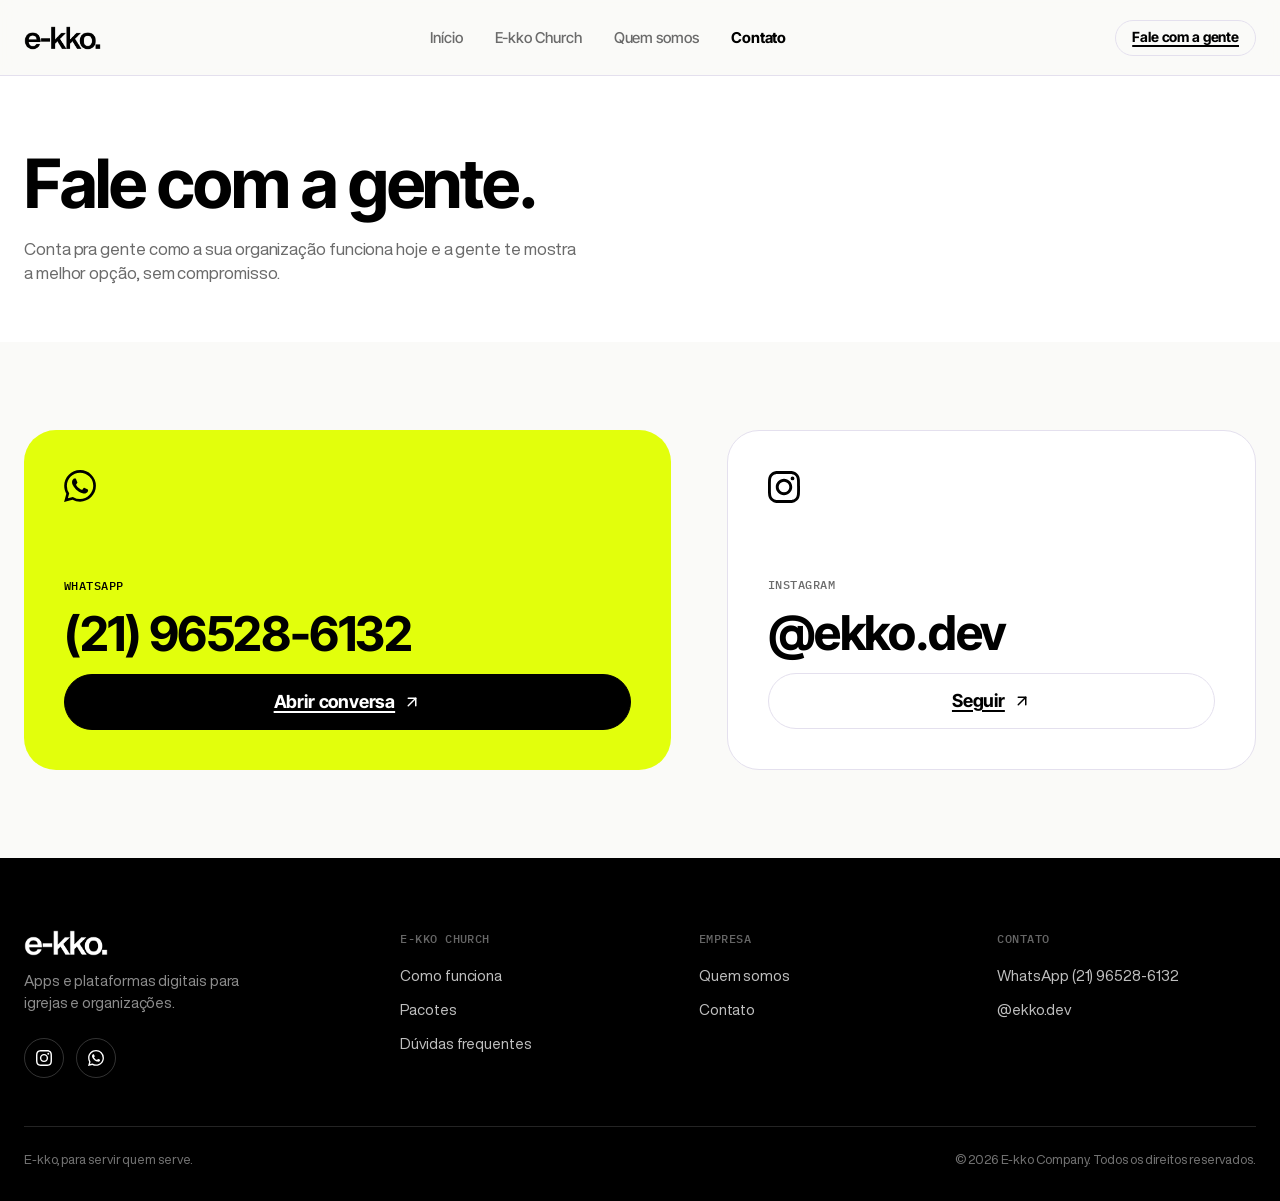
==== contato.html @ a175a515 "Novo site E-kko com design system Recriação completa do site seguindo o handoff de design (reference" ====
<!DOCTYPE html>
<html lang="pt-BR">
<head>
<meta charset="UTF-8">
<meta name="viewport" content="width=device-width, initial-scale=1.0">
<title>Contato — E-kko</title>
<meta name="description" content="Fale com a E-kko pelo WhatsApp ou siga no Instagram.">
<link rel="stylesheet" href="styles.css">
</head>
<body>

<header class="site-header">
  <div class="wrap">
    <a href="index.html" aria-label="E-kko">
      <img class="logo-mark" src="assets/logo-wordmark-black.png" alt="E-kko">
    </a>
    <nav class="site-nav">
      <a href="index.html">Início</a>
      <a href="pacotes.html">E-kko Church</a>
      <a href="sobre.html">Quem somos</a>
      <a href="contato.html" aria-current="page">Contato</a>
    </nav>
    <div class="header-cta">
      <a class="btn btn-outline btn-sm" href="https://wa.me/5521965286132?text=Ol%C3%A1!%20Quero%20conhecer%20a%20E-kko." target="_blank" rel="noopener">Fale com a gente</a>
    </div>
    <button class="menu-toggle" aria-label="Abrir menu" aria-expanded="false" aria-controls="mobile-menu">
      <svg class="icon-menu" width="22" height="22" viewBox="0 0 24 24" fill="none" stroke="currentColor" stroke-width="2" stroke-linecap="round" stroke-linejoin="round" aria-hidden="true"><line x1="3" y1="6" x2="21" y2="6"/><line x1="3" y1="12" x2="21" y2="12"/><line x1="3" y1="18" x2="21" y2="18"/></svg>
      <svg class="icon-x" width="22" height="22" viewBox="0 0 24 24" fill="none" stroke="currentColor" stroke-width="2" stroke-linecap="round" stroke-linejoin="round" aria-hidden="true"><line x1="18" y1="6" x2="6" y2="18"/><line x1="6" y1="6" x2="18" y2="18"/></svg>
    </button>
  </div>
</header>

<nav class="mobile-menu" id="mobile-menu">
  <a href="index.html">Início</a>
  <a href="pacotes.html">E-kko Church</a>
  <a href="sobre.html">Quem somos</a>
  <a href="contato.html">Contato</a>
  <a class="btn btn-dark btn-full" href="https://wa.me/5521965286132?text=Ol%C3%A1!%20Quero%20conhecer%20a%20E-kko." target="_blank" rel="noopener">Fale com a gente</a>
</nav>

<!-- ============ TOPO ============ -->
<section class="page-hero">
  <div class="wrap">
    <h1>Fale com a gente.</h1>
    <p>Conta pra gente como a sua organização funciona hoje e a gente te mostra a melhor opção, sem compromisso.</p>
  </div>
</section>

<!-- ============ CARDS DE CONTATO ============ -->
<section class="section">
  <div class="wrap">
    <div class="contact-split">

      <div class="contact-card is-whatsapp">
        <div class="echo-rings is-animated" style="width:520px;height:520px;right:-200px;bottom:-200px;opacity:.3" aria-hidden="true">
          <span class="ring" style="border:1.5px solid #000;animation-duration:3600ms;animation-delay:0ms"></span>
          <span class="ring" style="border:1.5px solid #000;animation-duration:3600ms;animation-delay:600ms"></span>
          <span class="ring" style="border:1.5px solid #000;animation-duration:3600ms;animation-delay:1200ms"></span>
          <span class="ring" style="border:1.5px solid #000;animation-duration:3600ms;animation-delay:1800ms"></span>
          <span class="ring" style="border:1.5px solid #000;animation-duration:3600ms;animation-delay:2400ms"></span>
          <span class="ring" style="border:1.5px solid #000;animation-duration:3600ms;animation-delay:3000ms"></span>
        </div>
        <svg class="brand-icon" width="32" height="32" viewBox="0 0 24 24" aria-hidden="true"><path d="M17.472 14.382c-.297-.149-1.758-.867-2.03-.967-.273-.099-.471-.148-.67.15-.197.297-.767.966-.94 1.164-.173.199-.347.223-.644.075-.297-.15-1.255-.463-2.39-1.475-.883-.788-1.48-1.761-1.653-2.059-.173-.297-.018-.458.13-.606.134-.133.298-.347.446-.52.149-.174.198-.298.298-.497.099-.198.05-.371-.025-.52-.075-.149-.669-1.612-.916-2.207-.242-.579-.487-.5-.669-.51-.173-.008-.371-.01-.57-.01-.198 0-.52.074-.792.372-.272.297-1.04 1.016-1.04 2.479 0 1.462 1.065 2.875 1.213 3.074.149.198 2.096 3.2 5.077 4.487.709.306 1.262.489 1.694.625.712.227 1.36.195 1.871.118.571-.085 1.758-.719 2.006-1.413.248-.694.248-1.289.173-1.413-.074-.124-.272-.198-.57-.347m-5.421 7.403h-.004a9.87 9.87 0 01-5.031-1.378l-.361-.214-3.741.982.998-3.648-.235-.374a9.86 9.86 0 01-1.51-5.26c.001-5.45 4.436-9.884 9.888-9.884 2.64 0 5.122 1.03 6.988 2.898a9.825 9.825 0 012.893 6.994c-.003 5.45-4.437 9.884-9.885 9.884m8.413-18.297A11.815 11.815 0 0012.05 0C5.495 0 .16 5.335.157 11.892c0 2.096.547 4.142 1.588 5.945L.057 24l6.305-1.654a11.882 11.882 0 005.683 1.448h.005c6.554 0 11.89-5.335 11.893-11.893a11.821 11.821 0 00-3.48-8.413Z"/></svg>
        <span class="contact-label">WhatsApp</span>
        <div class="contact-value">(21) 96528-6132</div>
        <a class="btn btn-dark btn-lg" href="https://wa.me/5521965286132?text=Ol%C3%A1!%20Quero%20conhecer%20a%20E-kko." target="_blank" rel="noopener">Abrir conversa <svg width="18" height="18" viewBox="0 0 24 24" fill="none" stroke="currentColor" stroke-width="2" stroke-linecap="round" stroke-linejoin="round" aria-hidden="true"><path d="M7 17 17 7"/><path d="M7 7h10v10"/></svg></a>
      </div>

      <div class="contact-card is-instagram">
        <svg class="brand-icon" width="32" height="32" viewBox="0 0 24 24" aria-hidden="true"><path d="M7.0301.084c-1.2768.0602-2.1487.264-2.911.5634-.7888.3075-1.4575.72-2.1228 1.3877-.6652.6677-1.075 1.3368-1.3802 2.127-.2954.7638-.4956 1.6365-.552 2.914-.0564 1.2775-.0689 1.6882-.0626 4.947.0062 3.2586.0206 3.6671.0825 4.9473.061 1.2765.264 2.1482.5635 2.9107.308.7889.72 1.4573 1.388 2.1228.6679.6655 1.3365 1.0743 2.1285 1.38.7632.295 1.6361.4961 2.9134.552 1.2773.056 1.6884.069 4.9462.0627 3.2578-.0062 3.668-.0207 4.9478-.0814 1.28-.0607 2.147-.2652 2.9098-.5633.7889-.3086 1.4578-.72 2.1228-1.3881.665-.6682 1.0745-1.3378 1.3795-2.1284.2957-.7632.4966-1.636.552-2.9124.056-1.2809.0692-1.6898.063-4.948-.0063-3.2583-.021-3.6668-.0817-4.9465-.0607-1.2797-.264-2.1487-.5633-2.9117-.3084-.7889-.72-1.4568-1.3876-2.1228C21.2982 1.33 20.628.9208 19.8378.6165 19.074.321 18.2017.1197 16.9244.0645 15.6471.0093 15.236-.005 11.977.0014 8.718.0076 8.31.0215 7.0301.0839m.1402 21.6932c-1.17-.0509-1.8053-.2453-2.2287-.408-.5606-.216-.96-.4771-1.3819-.895-.422-.4178-.6811-.8186-.9-1.378-.1644-.4234-.3624-1.058-.4171-2.228-.0595-1.2645-.072-1.6442-.079-4.848-.007-3.2037.0053-3.583.0607-4.848.05-1.169.2456-1.805.408-2.2282.216-.5613.4762-.96.895-1.3816.4188-.4217.8184-.6814 1.3783-.9003.423-.1651 1.0575-.3614 2.227-.4171 1.2655-.06 1.6447-.072 4.848-.079 3.2033-.007 3.5835.005 4.8495.0608 1.169.0508 1.8053.2445 2.228.408.5608.216.96.4754 1.3816.895.4217.4194.6816.8176.9005 1.3787.1653.4217.3617 1.056.4169 2.2263.0602 1.2655.0739 1.645.0796 4.848.0058 3.203-.0055 3.5834-.061 4.848-.051 1.17-.245 1.8055-.408 2.2294-.216.5604-.4763.96-.8954 1.3814-.419.4215-.8181.6811-1.3783.9-.4224.1649-1.0577.3617-2.2262.4174-1.2656.0595-1.6448.072-4.8493.079-3.2045.007-3.5825-.006-4.848-.0608M16.953 5.5864A1.44 1.44 0 1 0 18.39 4.144a1.44 1.44 0 0 0-1.437 1.4424M5.8385 12.012c.0067 3.4032 2.7706 6.1557 6.173 6.1493 3.4026-.0065 6.157-2.7701 6.1506-6.1733-.0065-3.4032-2.771-6.1565-6.174-6.1498-3.403.0067-6.156 2.771-6.1496 6.1738M8 12.0077a4 4 0 1 1 4.008 3.9921A3.9996 3.9996 0 0 1 8 12.0077"/></svg>
        <span class="contact-label">Instagram</span>
        <div class="contact-value">@ekko.dev</div>
        <a class="btn btn-outline btn-lg" href="https://instagram.com/ekko.dev" target="_blank" rel="noopener">Seguir <svg width="18" height="18" viewBox="0 0 24 24" fill="none" stroke="currentColor" stroke-width="2" stroke-linecap="round" stroke-linejoin="round" aria-hidden="true"><path d="M7 17 17 7"/><path d="M7 7h10v10"/></svg></a>
      </div>

    </div>
  </div>
</section>

<footer class="site-footer">
  <div class="wrap">
    <div class="footer-top">
      <div>
        <img src="assets/logo-wordmark-white.png" alt="E-kko" style="height:26px;display:block">
        <p class="footer-tagline">Apps e plataformas digitais para igrejas e organizações.</p>
        <div class="footer-social">
          <a href="https://instagram.com/ekko.dev" target="_blank" rel="noopener" aria-label="Instagram da E-kko">
            <svg viewBox="0 0 24 24" aria-hidden="true"><path d="M7.0301.084c-1.2768.0602-2.1487.264-2.911.5634-.7888.3075-1.4575.72-2.1228 1.3877-.6652.6677-1.075 1.3368-1.3802 2.127-.2954.7638-.4956 1.6365-.552 2.914-.0564 1.2775-.0689 1.6882-.0626 4.947.0062 3.2586.0206 3.6671.0825 4.9473.061 1.2765.264 2.1482.5635 2.9107.308.7889.72 1.4573 1.388 2.1228.6679.6655 1.3365 1.0743 2.1285 1.38.7632.295 1.6361.4961 2.9134.552 1.2773.056 1.6884.069 4.9462.0627 3.2578-.0062 3.668-.0207 4.9478-.0814 1.28-.0607 2.147-.2652 2.9098-.5633.7889-.3086 1.4578-.72 2.1228-1.3881.665-.6682 1.0745-1.3378 1.3795-2.1284.2957-.7632.4966-1.636.552-2.9124.056-1.2809.0692-1.6898.063-4.948-.0063-3.2583-.021-3.6668-.0817-4.9465-.0607-1.2797-.264-2.1487-.5633-2.9117-.3084-.7889-.72-1.4568-1.3876-2.1228C21.2982 1.33 20.628.9208 19.8378.6165 19.074.321 18.2017.1197 16.9244.0645 15.6471.0093 15.236-.005 11.977.0014 8.718.0076 8.31.0215 7.0301.0839m.1402 21.6932c-1.17-.0509-1.8053-.2453-2.2287-.408-.5606-.216-.96-.4771-1.3819-.895-.422-.4178-.6811-.8186-.9-1.378-.1644-.4234-.3624-1.058-.4171-2.228-.0595-1.2645-.072-1.6442-.079-4.848-.007-3.2037.0053-3.583.0607-4.848.05-1.169.2456-1.805.408-2.2282.216-.5613.4762-.96.895-1.3816.4188-.4217.8184-.6814 1.3783-.9003.423-.1651 1.0575-.3614 2.227-.4171 1.2655-.06 1.6447-.072 4.848-.079 3.2033-.007 3.5835.005 4.8495.0608 1.169.0508 1.8053.2445 2.228.408.5608.216.96.4754 1.3816.895.4217.4194.6816.8176.9005 1.3787.1653.4217.3617 1.056.4169 2.2263.0602 1.2655.0739 1.645.0796 4.848.0058 3.203-.0055 3.5834-.061 4.848-.051 1.17-.245 1.8055-.408 2.2294-.216.5604-.4763.96-.8954 1.3814-.419.4215-.8181.6811-1.3783.9-.4224.1649-1.0577.3617-2.2262.4174-1.2656.0595-1.6448.072-4.8493.079-3.2045.007-3.5825-.006-4.848-.0608M16.953 5.5864A1.44 1.44 0 1 0 18.39 4.144a1.44 1.44 0 0 0-1.437 1.4424M5.8385 12.012c.0067 3.4032 2.7706 6.1557 6.173 6.1493 3.4026-.0065 6.157-2.7701 6.1506-6.1733-.0065-3.4032-2.771-6.1565-6.174-6.1498-3.403.0067-6.156 2.771-6.1496 6.1738M8 12.0077a4 4 0 1 1 4.008 3.9921A3.9996 3.9996 0 0 1 8 12.0077"/></svg>
          </a>
          <a href="https://wa.me/5521965286132?text=Ol%C3%A1!%20Quero%20conhecer%20a%20E-kko." target="_blank" rel="noopener" aria-label="WhatsApp da E-kko">
            <svg viewBox="0 0 24 24" aria-hidden="true"><path d="M17.472 14.382c-.297-.149-1.758-.867-2.03-.967-.273-.099-.471-.148-.67.15-.197.297-.767.966-.94 1.164-.173.199-.347.223-.644.075-.297-.15-1.255-.463-2.39-1.475-.883-.788-1.48-1.761-1.653-2.059-.173-.297-.018-.458.13-.606.134-.133.298-.347.446-.52.149-.174.198-.298.298-.497.099-.198.05-.371-.025-.52-.075-.149-.669-1.612-.916-2.207-.242-.579-.487-.5-.669-.51-.173-.008-.371-.01-.57-.01-.198 0-.52.074-.792.372-.272.297-1.04 1.016-1.04 2.479 0 1.462 1.065 2.875 1.213 3.074.149.198 2.096 3.2 5.077 4.487.709.306 1.262.489 1.694.625.712.227 1.36.195 1.871.118.571-.085 1.758-.719 2.006-1.413.248-.694.248-1.289.173-1.413-.074-.124-.272-.198-.57-.347m-5.421 7.403h-.004a9.87 9.87 0 01-5.031-1.378l-.361-.214-3.741.982.998-3.648-.235-.374a9.86 9.86 0 01-1.51-5.26c.001-5.45 4.436-9.884 9.888-9.884 2.64 0 5.122 1.03 6.988 2.898a9.825 9.825 0 012.893 6.994c-.003 5.45-4.437 9.884-9.885 9.884m8.413-18.297A11.815 11.815 0 0012.05 0C5.495 0 .16 5.335.157 11.892c0 2.096.547 4.142 1.588 5.945L.057 24l6.305-1.654a11.882 11.882 0 005.683 1.448h.005c6.554 0 11.89-5.335 11.893-11.893a11.821 11.821 0 00-3.48-8.413Z"/></svg>
          </a>
        </div>
      </div>
      <div>
        <div class="footer-col-title">E-kko Church</div>
        <ul class="footer-links">
          <li><a href="index.html#como-funciona">Como funciona</a></li>
          <li><a href="pacotes.html">Pacotes</a></li>
          <li><a href="pacotes.html#duvidas">Dúvidas frequentes</a></li>
        </ul>
      </div>
      <div>
        <div class="footer-col-title">Empresa</div>
        <ul class="footer-links">
          <li><a href="sobre.html">Quem somos</a></li>
          <li><a href="contato.html">Contato</a></li>
        </ul>
      </div>
      <div>
        <div class="footer-col-title">Contato</div>
        <ul class="footer-links">
          <li><a href="https://wa.me/5521965286132?text=Ol%C3%A1!%20Quero%20conhecer%20a%20E-kko." target="_blank" rel="noopener">WhatsApp (21) 96528-6132</a></li>
          <li><a href="https://instagram.com/ekko.dev" target="_blank" rel="noopener">@ekko.dev</a></li>
        </ul>
      </div>
    </div>
    <div class="footer-bottom">
      <span>E-kko, para servir quem serve.</span>
      <span>© 2026 E-kko Company. Todos os direitos reservados.</span>
    </div>
  </div>
</footer>

<script src="main.js" defer></script>
</body>
</html>
---- styles.css ----
/* ============================================
   E-kko — Design System
   Tokens de marca: preto, roxo #6A03FF, lima #E2FF0C
   ============================================ */

@import url('https://fonts.googleapis.com/css2?family=Inter+Tight:ital,wght@0,400;0,500;0,700;0,800;1,400&family=IBM+Plex+Serif:ital,wght@0,400;0,500;1,400;1,500&family=IBM+Plex+Mono:wght@400;500&display=swap');

@font-face{font-family:"Helvetica Now Display";src:url("assets/HelveticaNowDisplay-Regular.ttf") format("truetype");font-weight:400;font-style:normal;font-display:swap}
@font-face{font-family:"Helvetica Now Display";src:local("Helvetica Now Display Medium"),local("HelveticaNowDisplay-Medium");font-weight:500 600;font-style:normal;font-display:swap}
@font-face{font-family:"Helvetica Now Display";src:local("Helvetica Now Display Bold"),local("HelveticaNowDisplay-Bold");font-weight:700 900;font-style:normal;font-display:swap}

:root {
  --ekko-lime: #E2FF0C;
  --ekko-lime-hover: #CBE600;
  --ekko-purple: #6A03FF;
  --ekko-purple-700: #4200A6;
  --ekko-black: #000000;
  --ekko-white: #FFFFFF;
  --bg-page: #FAFAF8;
  --line: #E4E0EE;
  --wash: #F1EAFF;
  --muted: #6B6B6B;
  --sunken: #EDEDEA;
  --gray-700: #2E2E2C;

  --font-display: "Helvetica Now Display", "Inter Tight", "Helvetica Neue", Helvetica, Arial, sans-serif;
  --font-body: "Helvetica Now Display", "Inter Tight", "Helvetica Neue", Helvetica, Arial, sans-serif;
  --font-serif: "IBM Plex Serif", Georgia, "Times New Roman", serif;
  --font-mono: "IBM Plex Mono", ui-monospace, Menlo, monospace;

  --radius-card: 20px;
  --radius-faq: 14px;
  --radius-xl: 32px;
  --content-width: 1320px;
  --hero-width: 1520px;

  --ease-out: cubic-bezier(.2,.7,.2,1);
  --ease-echo: cubic-bezier(.15,.6,.3,1);
  --dur-fast: 120ms;
  --dur-base: 200ms;

  --control-h-sm: 36px;
  --control-h-md: 48px;
  --control-h-lg: 56px;
}

*, *::before, *::after { box-sizing: border-box; }

html { scroll-behavior: smooth; }

body {
  margin: 0;
  background: var(--bg-page);
  color: var(--ekko-black);
  font-family: var(--font-body);
  font-size: 16px;
  line-height: 1.45;
  letter-spacing: -0.005em;
  -webkit-font-smoothing: antialiased;
}

h1, h2, h3, h4 {
  font-family: var(--font-display);
  font-weight: 700;
  letter-spacing: -0.02em;
  margin: 0;
}

p { margin: 0; }

a {
  color: var(--ekko-purple);
  text-decoration-thickness: 1.5px;
  text-underline-offset: 3px;
}

a:hover { color: var(--ekko-purple-700); }

img { max-width: 100%; display: block; }

::selection { background: var(--ekko-lime); color: var(--ekko-black); }

:focus-visible { outline: 2px solid var(--ekko-purple); outline-offset: 2px; }

.wrap {
  max-width: var(--content-width);
  margin: 0 auto;
  padding: 0 24px;
}

@media (prefers-reduced-motion: reduce) {
  *, *::before, *::after {
    animation-duration: 0.001ms !important;
    animation-iteration-count: 1 !important;
    transition-duration: 0.001ms !important;
  }
}

/* ============================================
   Anéis de eco
   ============================================ */

@keyframes ekko-echo {
  0% { transform: scale(.2); opacity: .9; }
  70% { opacity: .25; }
  100% { transform: scale(1); opacity: 0; }
}

.echo-rings {
  position: absolute;
  pointer-events: none;
}

.echo-rings .ring {
  position: absolute;
  border-radius: 50%;
}

.echo-rings.is-animated .ring {
  inset: 0;
  opacity: 0;
  animation-name: ekko-echo;
  animation-timing-function: var(--ease-echo);
  animation-iteration-count: infinite;
}

@media (prefers-reduced-motion: reduce) {
  .echo-rings.is-animated .ring { animation: none; opacity: 0; }
}

/* ============================================
   Botões
   ============================================ */

.btn {
  display: inline-flex;
  align-items: center;
  justify-content: center;
  gap: 8px;
  border-radius: 999px;
  border: 1.5px solid transparent;
  font-family: var(--font-display);
  font-weight: 700;
  letter-spacing: -0.01em;
  white-space: nowrap;
  cursor: pointer;
  transition: background var(--dur-base) var(--ease-out), border-color var(--dur-base) var(--ease-out), color var(--dur-base) var(--ease-out), transform var(--dur-fast) var(--ease-out);
}

.btn:active { transform: scale(.97); }

.btn-sm { height: var(--control-h-sm); padding: 0 16px; font-size: 14px; }
.btn-md { height: var(--control-h-md); padding: 0 24px; font-size: 16px; }
.btn-lg { height: var(--control-h-lg); padding: 0 32px; font-size: 18px; }

.btn-dark { background: var(--ekko-black); color: var(--ekko-white); border-color: var(--ekko-black); }
.btn-dark:hover { background: var(--gray-700); }

.btn-primary { background: var(--ekko-lime); color: var(--ekko-black); border-color: var(--ekko-lime); }
.btn-primary:hover { background: var(--ekko-lime-hover); }

.btn-outline { background: transparent; color: var(--ekko-black); border-color: var(--line); }
.btn-outline:hover { background: rgba(127,127,127,.12); }

.btn-full { width: 100%; }

/* ============================================
   Header
   ============================================ */

.site-header {
  position: sticky;
  top: 0;
  z-index: 100;
  height: 76px;
  background: rgba(250,250,248,.88);
  backdrop-filter: blur(10px);
  -webkit-backdrop-filter: blur(10px);
  border-bottom: 1px solid var(--line);
}

.site-header .wrap {
  height: 100%;
  display: flex;
  align-items: center;
  justify-content: space-between;
  gap: 24px;
}

.logo-mark { height: 24px; display: block; }

.site-nav {
  display: flex;
  gap: 32px;
  font-size: 15px;
}

.site-nav a {
  color: var(--muted);
  font-weight: 500;
  text-decoration: none;
}

.site-nav a[aria-current="page"] {
  color: var(--ekko-black);
  font-weight: 700;
}

.menu-toggle {
  display: none;
  align-items: center;
  justify-content: center;
  width: 44px;
  height: 44px;
  padding: 0;
  background: transparent;
  border: none;
  border-radius: 50%;
  color: var(--ekko-black);
  cursor: pointer;
  transition: background var(--dur-base) var(--ease-out);
}

.menu-toggle:hover { background: rgba(127,127,127,.12); }

.menu-toggle .icon-x { display: none; }
.menu-toggle[aria-expanded="true"] .icon-menu { display: none; }
.menu-toggle[aria-expanded="true"] .icon-x { display: block; }

.mobile-menu {
  display: none;
  position: fixed;
  inset: 0;
  background: var(--ekko-white);
  z-index: 90;
  padding: 92px 24px 32px;
  flex-direction: column;
  overflow-y: auto;
}

.mobile-menu.open { display: flex; }

.mobile-menu a:not(.btn) {
  font-family: var(--font-display);
  font-weight: 700;
  font-size: 22px;
  padding: 16px 0;
  border-bottom: 1px solid var(--line);
  color: var(--ekko-black);
  text-decoration: none;
}

.mobile-menu .btn { margin-top: 24px; }

/* ============================================
   Hero (Início) — centralizado
   ============================================ */

.hero {
  background: var(--ekko-white);
  padding: 72px 0 104px;
  position: relative;
  overflow: hidden;
}

.hero .wrap {
  max-width: var(--hero-width);
  position: relative;
  display: flex;
  flex-direction: column;
  align-items: center;
  gap: 28px;
  text-align: center;
}

.beta-pill {
  display: inline-flex;
  align-items: center;
  gap: 10px;
  padding: 6px 14px 6px 6px;
  border-radius: 999px;
  border: 1px solid var(--line);
  background: var(--ekko-white);
  cursor: pointer;
  font-family: var(--font-body);
  font-weight: 500;
  font-size: 14px;
  color: var(--ekko-black);
  text-decoration: none;
}

.badge {
  display: inline-flex;
  align-items: center;
  gap: 6px;
  height: 24px;
  padding: 0 10px;
  border-radius: 999px;
  background: var(--ekko-purple);
  color: var(--ekko-white);
  font-family: var(--font-mono);
  font-weight: 500;
  font-size: 11px;
  letter-spacing: 0.04em;
  text-transform: uppercase;
  white-space: nowrap;
}

.badge-beta {
  display: inline-flex;
}

.hero-title {
  font-size: clamp(44px, 7vw, 84px);
  line-height: 1.02;
  letter-spacing: -0.02em;
  text-transform: uppercase;
  max-width: 13ch;
}

.hero-mark {
  background: var(--ekko-lime);
  padding: 0 .12em;
  -webkit-box-decoration-break: clone;
  box-decoration-break: clone;
}

.hero-sub {
  max-width: 38ch;
  font-size: 18px;
  color: var(--muted);
}

.hero-cta {
  margin-top: 8px;
  display: flex;
  gap: 12px;
  flex-wrap: wrap;
  justify-content: center;
}

/* ============================================
   Hero centralizado (Church / Sobre / Contato)
   ============================================ */

.page-hero {
  background: var(--ekko-white);
  padding: 72px 0 56px;
}

.page-hero.is-centered {
  text-align: center;
}

.page-hero.is-centered .wrap {
  display: flex;
  flex-direction: column;
  align-items: center;
  gap: 18px;
}

.page-hero h1 {
  font-size: clamp(40px, 6vw, 68px);
  line-height: 1.04;
  letter-spacing: -0.03em;
}

.page-hero.is-centered h1 { max-width: 18ch; }
.page-hero:not(.is-centered) h1 { max-width: 16ch; }

.page-hero p {
  margin-top: 18px;
  color: var(--muted);
  font-size: 17px;
}

.page-hero.is-centered p { margin-top: 0; max-width: 46ch; }
.page-hero:not(.is-centered) p { max-width: 56ch; }

/* ============================================
   Seções / cabeçalho de seção
   ============================================ */

.section { padding: 88px 0; }
.section.pt-0 { padding-top: 0; }

.section-head {
  max-width: 640px;
  margin: 0 0 48px;
}

.section-head.centered {
  max-width: 560px;
  margin: 0 auto 48px;
  text-align: center;
}

.section-head h2 {
  font-size: clamp(28px, 3.2vw, 40px);
  line-height: 1.08;
  letter-spacing: -0.02em;
}

.section-head .lead {
  margin-top: 16px;
  color: var(--muted);
  font-size: 17px;
  max-width: 52ch;
}

.section-head.centered .lead { margin-left: auto; margin-right: auto; }

/* ============================================
   Carrossel (setas ao lado do card)
   ============================================ */

.carousel-row {
  display: flex;
  align-items: center;
  gap: 16px;
}

.carousel-arrow {
  flex: none;
  width: 44px;
  height: 44px;
  border-radius: 50%;
  border: 1.5px solid var(--line);
  background: var(--bg-page);
  color: var(--ekko-black);
  display: inline-flex;
  align-items: center;
  justify-content: center;
  cursor: pointer;
  transition: border-color var(--dur-base) var(--ease-out);
}

.carousel-arrow:hover { border-color: var(--ekko-black); }

.carousel-viewport {
  flex: 1;
  min-width: 0;
  position: relative;
  overflow: hidden;
}

.carousel-slide {
  position: absolute;
  top: 0;
  left: 0;
  right: 0;
  opacity: 0;
  transform: translateX(0);
  transition: opacity .45s var(--ease-out), transform .45s var(--ease-out);
  pointer-events: none;
}

.carousel-slide.is-active {
  position: relative;
  opacity: 1;
  pointer-events: auto;
}

.carousel-slide.enter-right { transform: translateX(56px); opacity: 0; }
.carousel-slide.enter-left { transform: translateX(-56px); opacity: 0; }
.carousel-slide.exit-left { transform: translateX(-56px); opacity: 0; }
.carousel-slide.exit-right { transform: translateX(56px); opacity: 0; }

.carousel-dots {
  display: flex;
  justify-content: center;
  gap: 8px;
  margin-top: 28px;
}

.carousel-dot {
  width: 8px;
  height: 8px;
  border-radius: 999px;
  background: rgba(0,0,0,.18);
  border: none;
  padding: 0;
  cursor: pointer;
  transition: width .2s ease, background .2s ease;
}

.carousel-dot.active { width: 26px; background: var(--ekko-black); }

/* Card da seção "Como funciona" */

.step-card {
  background: var(--ekko-white);
  border: 1px solid var(--line);
  border-radius: var(--radius-card);
  padding: 40px 56px;
  max-width: 680px;
  min-height: 236px;
  margin: 0 auto;
  display: flex;
  flex-direction: column;
  gap: 14px;
  justify-content: center;
}

.step-counter {
  font-family: var(--font-mono);
  font-weight: 500;
  font-size: 13px;
  letter-spacing: 0.04em;
  text-transform: uppercase;
  color: var(--muted);
}

.step-card h3 { font-size: 24px; line-height: 1.1; }

.step-card p { color: var(--muted); font-size: 17px; line-height: 1.6; }

/* Card da seção "Para quem é" */

.audience-card {
  background: var(--ekko-white);
  border: 1px solid var(--line);
  border-radius: var(--radius-card);
  padding: 40px 56px;
  display: grid;
  grid-template-columns: 1fr 1.4fr auto;
  gap: 32px;
  align-items: center;
}

.audience-card.is-dark {
  background: var(--ekko-black);
  color: var(--bg-page);
  border-color: var(--ekko-black);
}

.audience-name {
  font-family: var(--font-display);
  font-weight: 700;
  font-size: 26px;
  line-height: 1.1;
  letter-spacing: -0.02em;
}

.audience-range {
  display: inline-flex;
  margin-top: 10px;
  padding: 4px 12px;
  border-radius: 999px;
  font-weight: 600;
  font-size: 13px;
  background: var(--wash);
  color: var(--ekko-purple);
}

.audience-card.is-dark .audience-range {
  background: rgba(226,255,12,.16);
  color: var(--ekko-lime);
}

.audience-text {
  font-size: 17px;
  line-height: 1.6;
  color: var(--muted);
}

.audience-card.is-dark .audience-text { color: rgba(255,255,255,.7); }

.audience-cta {
  display: flex;
  flex-direction: column;
  align-items: flex-start;
  gap: 4px;
}

.audience-cta-label {
  font-family: var(--font-serif);
  font-style: italic;
  font-size: 13px;
  color: var(--muted);
}

.audience-card.is-dark .audience-cta-label { color: rgba(255,255,255,.7); }

.audience-cta-plan {
  font-family: var(--font-display);
  font-weight: 700;
  font-size: 17px;
}

.audience-cta .btn { margin-top: 10px; }

@media (max-width: 880px) {
  .audience-card {
    grid-template-columns: 1fr;
    padding: 32px 28px;
    gap: 20px;
  }
}

/* ============================================
   Origin story / blocos de bio
   ============================================ */

.bio-grid {
  display: grid;
  grid-template-columns: .85fr 1.15fr;
  gap: 56px;
  align-items: center;
}

.bio-grid.rev { grid-template-columns: 1.15fr .85fr; }
.bio-grid.rev .bio-photo { order: 2; }
.bio-grid.rev .bio-copy { order: 1; }

.bio-photo {
  aspect-ratio: 4 / 5;
  border-radius: var(--radius-card);
  overflow: hidden;
  background: var(--wash);
}

.bio-photo.with-border { border: 1px solid var(--line); }

.bio-photo img {
  width: 100%;
  height: 100%;
  object-fit: cover;
  display: block;
}

.bio-photo.is-placeholder {
  display: flex;
  align-items: center;
  justify-content: center;
}

.bio-photo.is-placeholder img { width: 96px; height: auto; opacity: .3; object-fit: contain; }

.bio-copy h2 {
  font-size: clamp(28px, 3.2vw, 40px);
  line-height: 1.08;
  letter-spacing: -0.02em;
}

.bio-copy p {
  margin-top: 16px;
  color: var(--muted);
  font-size: 17px;
  line-height: 1.6;
  max-width: 50ch;
}

.bio-copy .text-link {
  display: inline-block;
  margin-top: 24px;
  font-weight: 700;
  font-size: 15px;
  text-decoration: underline;
}

.bio-name {
  font-family: var(--font-display);
  font-weight: 700;
  font-size: 32px;
  letter-spacing: -0.02em;
}

.bio-fullname {
  margin-top: 4px;
  font-family: var(--font-serif);
  font-style: italic;
  font-size: 15px;
  color: var(--muted);
}

.bio-text {
  margin-top: 20px;
  font-size: 17px;
  line-height: 1.6;
  max-width: 48ch;
}

.about-closing-quote {
  font-family: var(--font-display);
  font-weight: 700;
  font-size: clamp(28px, 4vw, 48px);
  line-height: 1.2;
  letter-spacing: -0.02em;
  max-width: 20ch;
  margin: 0 auto;
  text-align: center;
}

/* ============================================
   "Mais do que um app" — cards com hover
   ============================================ */

.hover-grid {
  display: grid;
  grid-template-columns: repeat(4, minmax(0,1fr));
  gap: 20px;
}

.hover-card {
  background: var(--ekko-white);
  border: 1px solid var(--line);
  border-radius: var(--radius-card);
  padding: 36px 32px;
  display: flex;
  flex-direction: column;
  gap: 18px;
  transition: background .2s ease, border-color .2s ease;
}

.hover-card:hover { background: var(--ekko-black); border-color: var(--ekko-black); }

.hover-card .feature-tag {
  align-self: flex-start;
  padding: 4px 12px;
  border-radius: 999px;
  background: var(--wash);
  color: var(--ekko-purple);
  font-weight: 600;
  font-size: 12px;
  transition: background .2s ease, color .2s ease;
}

.hover-card:hover .feature-tag { background: rgba(255,255,255,.14); color: var(--ekko-lime); }

.hover-card h3 {
  font-size: 23px;
  line-height: 1.1;
  color: var(--ekko-black);
  transition: color .2s ease;
}

.hover-card:hover h3 { color: var(--bg-page); }

.hover-card p {
  color: var(--muted);
  font-size: 17px;
  line-height: 1.5;
  transition: color .2s ease;
}

.hover-card:hover p { color: rgba(255,255,255,.75); }

@media (max-width: 1024px) { .hover-grid { grid-template-columns: repeat(2, minmax(0,1fr)); } }
@media (max-width: 880px) { .hover-grid { grid-template-columns: 1fr; } }

/* ============================================
   FAQ (acordeão)
   ============================================ */

.faq-list {
  display: flex;
  flex-direction: column;
  gap: 12px;
  max-width: 760px;
  margin: 0 auto;
}

.faq-item {
  background: var(--ekko-white);
  border: 1px solid var(--line);
  border-radius: var(--radius-faq);
  padding: 0 24px;
}

.faq-item summary {
  list-style: none;
  cursor: pointer;
  padding: 20px 0;
  font-weight: 700;
  font-size: 17px;
  display: flex;
  align-items: center;
  justify-content: space-between;
  gap: 16px;
  color: var(--ekko-black);
}

.faq-item summary::-webkit-details-marker { display: none; }

.faq-item summary::after {
  content: '+';
  font-size: 24px;
  font-weight: 400;
  color: var(--ekko-purple);
  flex-shrink: 0;
}

.faq-item[open] summary::after { content: '\2212'; }

.faq-item p {
  padding: 0 0 20px;
  color: var(--muted);
  font-size: 15px;
  line-height: 1.6;
  max-width: 62ch;
}

/* ============================================
   Abas de forma de pagamento
   ============================================ */

.pay-tabs-wrap {
  display: flex;
  flex-direction: column;
  align-items: center;
  gap: 12px;
  margin-bottom: 44px;
}

.pay-tabs {
  display: inline-flex;
  gap: 4px;
  padding: 4px;
  border-radius: 999px;
  background: var(--sunken);
}

.pay-tab {
  height: 40px;
  padding: 0 18px;
  border-radius: 999px;
  border: 0;
  background: transparent;
  color: var(--muted);
  font-family: var(--font-display);
  font-weight: 700;
  font-size: 14px;
  cursor: pointer;
  transition: background var(--dur-base) var(--ease-out), color var(--dur-base) var(--ease-out);
}

.pay-tab[aria-selected="true"] { background: var(--ekko-black); color: var(--ekko-lime); }

.pay-desc {
  font-family: var(--font-serif);
  font-style: italic;
  font-size: 14px;
  color: var(--muted);
  text-align: center;
}

/* ============================================
   Cards de preço
   ============================================ */

.pricing-grid {
  display: grid;
  grid-template-columns: repeat(3, minmax(0,1fr));
  gap: 20px;
  align-items: stretch;
}

.price-card {
  background: var(--ekko-white);
  border: 1px solid var(--line);
  border-radius: var(--radius-card);
  padding: 32px 28px;
  display: flex;
  flex-direction: column;
  position: relative;
}

.price-card.featured {
  background: var(--ekko-black);
  color: var(--bg-page);
  border-color: var(--ekko-black);
  transform: translateY(-12px);
}

.price-card.featured .price-amount, .price-card.featured .plan-name { color: var(--bg-page); }
.price-card.featured .plan-sub { color: rgba(255,255,255,.68); }
.price-card.featured .price-old, .price-card.featured .price-unit, .price-card.featured .setup-line { color: rgba(255,255,255,.68); }
.price-card.featured .includes-label, .price-card.featured .includes li { color: rgba(255,255,255,.85); }

.plan-badge {
  position: absolute;
  top: -14px;
  right: 28px;
  background: var(--ekko-lime);
  color: var(--ekko-black);
  font-weight: 600;
  font-size: 12.5px;
  padding: 6px 14px;
  border-radius: 999px;
}

.plan-name { font-family: var(--font-display); font-weight: 700; font-size: 22px; }

.plan-sub { margin-top: 6px; font-size: 15px; color: var(--muted); min-height: 2.6em; }

.plan-audience { margin-top: 10px; font-weight: 600; font-size: 13px; color: var(--ekko-purple); }

.price-card.featured .plan-audience { color: var(--ekko-lime); }

.price-row {
  margin-top: 24px;
  display: flex;
  align-items: baseline;
  gap: 8px;
  flex-wrap: wrap;
}

.price-old { font-size: 14px; color: var(--muted); text-decoration: line-through; }

.price-amount { font-family: var(--font-display); font-weight: 700; font-size: 36px; letter-spacing: -0.02em; }

.price-unit { font-size: 15px; color: var(--muted); }

.setup-line { margin-top: 4px; font-size: 15px; color: var(--muted); }

.fidelity-tag {
  align-self: flex-start;
  margin-top: 12px;
  padding: 4px 12px;
  border-radius: 999px;
  background: var(--wash);
  color: var(--ekko-purple);
  font-weight: 600;
  font-size: 12px;
}

.price-card.featured .fidelity-tag { background: rgba(226,255,12,.16); color: var(--ekko-lime); }

.price-card .btn { margin-top: 28px; }

.includes-block {
  margin-top: 28px;
  border-top: 1px solid var(--line);
  padding-top: 16px;
}

.price-card.featured .includes-block { border-color: rgba(255,255,255,.18); }

.includes-label { font-weight: 700; font-size: 15px; }

.includes {
  list-style: none;
  padding: 0;
  margin: 16px 0 0;
  display: flex;
  flex-direction: column;
  gap: 10px;
}

.includes li { font-size: 15px; padding-left: 22px; position: relative; }

.includes li::before {
  content: '\2013';
  position: absolute;
  left: 0;
  top: 0;
  color: var(--muted);
}

.includes li.is-included { opacity: 1; }
.includes li:not(.is-included) { opacity: .38; }

.includes li.is-included::before { content: '\2713'; color: var(--ekko-purple); }

.price-card.featured .includes li.is-included::before { color: var(--ekko-lime); }

.pricing-footnote { margin-top: 28px; font-size: 15px; color: var(--muted); max-width: 90ch; }

@media (max-width: 880px) {
  .pricing-grid {
    display: flex;
    grid-template-columns: none;
    overflow-x: auto;
    gap: 20px;
    scroll-snap-type: x mandatory;
    -webkit-overflow-scrolling: touch;
    padding-bottom: 8px;
  }

  .price-card { flex: 0 0 82%; scroll-snap-align: center; }
  .price-card.featured { transform: none; }
}

/* ============================================
   CTA final
   ============================================ */

.cta-final {
  background: var(--ekko-black);
  color: var(--bg-page);
  border-radius: var(--radius-xl);
  margin: 0 24px 96px;
  padding: 72px 48px;
  position: relative;
  overflow: hidden;
}

.cta-final .wrap {
  max-width: var(--content-width);
  padding: 0;
  position: relative;
  display: flex;
  align-items: center;
  justify-content: space-between;
  gap: 40px;
  flex-wrap: wrap;
}

.cta-final h2 {
  font-size: clamp(28px, 3.2vw, 40px);
  line-height: 1.08;
  letter-spacing: -0.02em;
  max-width: 16ch;
}

.cta-final p {
  margin-top: 14px;
  color: rgba(255,255,255,.7);
  max-width: 40ch;
}

@media (max-width: 880px) {
  .cta-final { margin: 0 24px 72px; padding: 48px 28px; }
  .cta-final .wrap { justify-content: flex-start; }
}

/* ============================================
   Contato
   ============================================ */

.contact-split {
  display: grid;
  grid-template-columns: 1.1fr .9fr;
  gap: 56px;
  align-items: stretch;
}

.contact-card {
  border-radius: var(--radius-xl);
  padding: 40px;
  position: relative;
  overflow: hidden;
  display: flex;
  flex-direction: column;
  gap: 16px;
  min-height: 340px;
}

.contact-card.is-whatsapp { background: var(--ekko-lime); }

.contact-card.is-instagram { background: var(--ekko-white); border: 1px solid var(--line); }

.contact-card .brand-icon { position: relative; }

.contact-card .contact-label {
  margin-top: auto;
  font-family: var(--font-mono);
  font-weight: 500;
  font-size: 12px;
  letter-spacing: 0.04em;
  text-transform: uppercase;
  position: relative;
}

.contact-card.is-instagram .contact-label { color: var(--muted); }

.contact-card .contact-value {
  font-family: var(--font-display);
  font-weight: 700;
  font-size: clamp(32px, 4vw, 48px);
  line-height: 1;
  letter-spacing: -0.03em;
  position: relative;
}

.contact-card .btn { position: relative; }

@media (max-width: 880px) {
  .contact-split { grid-template-columns: 1fr; }
}

/* ============================================
   Footer
   ============================================ */

.site-footer { background: var(--ekko-black); color: rgba(255,255,255,.6); padding: 72px 0 32px; font-size: 15px; }

.footer-top {
  display: grid;
  grid-template-columns: 1.3fr 1fr 1fr 1fr;
  gap: 40px;
  padding-bottom: 48px;
}

.footer-tagline { margin-top: 14px; max-width: 26ch; color: rgba(255,255,255,.55); }

.footer-social { display: flex; gap: 12px; margin-top: 24px; }

.footer-social a {
  width: 40px;
  height: 40px;
  border-radius: 50%;
  border: 1px solid rgba(255,255,255,.2);
  display: inline-flex;
  align-items: center;
  justify-content: center;
  transition: border-color .15s ease, background .15s ease;
}

.footer-social a:hover { background: var(--ekko-purple); border-color: var(--ekko-purple); }

.footer-social svg { width: 16px; height: 16px; fill: #fff; }

.footer-col-title {
  font-family: var(--font-mono);
  font-weight: 500;
  font-size: 12px;
  letter-spacing: 0.04em;
  text-transform: uppercase;
  color: rgba(255,255,255,.4);
  margin-bottom: 18px;
}

.footer-links { list-style: none; padding: 0; margin: 0; display: flex; flex-direction: column; gap: 12px; }

.footer-links a { color: rgba(255,255,255,.75); text-decoration: none; transition: color .15s ease; }
.footer-links a:hover { color: #fff; }

.footer-bottom {
  border-top: 1px solid rgba(255,255,255,.14);
  padding-top: 24px;
  display: flex;
  justify-content: space-between;
  flex-wrap: wrap;
  gap: 12px;
  color: rgba(255,255,255,.45);
  font-size: 13px;
}

/* ============================================
   Responsivo
   ============================================ */

@media (max-width: 1024px) {
  .footer-top { grid-template-columns: 1.2fr 1fr 1fr; }
}

@media (max-width: 880px) {
  .site-nav, .site-header .header-cta { display: none; }
  .menu-toggle { display: inline-flex; }

  .carousel-arrow { display: none; }

  .bio-grid, .bio-grid.rev { grid-template-columns: 1fr; }
  .bio-grid .bio-photo, .bio-grid.rev .bio-photo { order: 0; max-width: 320px; margin: 0 auto; }
  .bio-grid .bio-copy, .bio-grid.rev .bio-copy { order: 1; }

  .footer-top { grid-template-columns: 1fr 1fr; }
}

@media (max-width: 560px) {
  .footer-top { grid-template-columns: 1fr; gap: 32px; }
  .footer-bottom { flex-direction: column; align-items: flex-start; }
}

/* Âncoras do menu: compensar a altura do header fixo */
#como-funciona, #para-quem, #pacotes, #duvidas, #contato-section {
  scroll-margin-top: 100px;
}
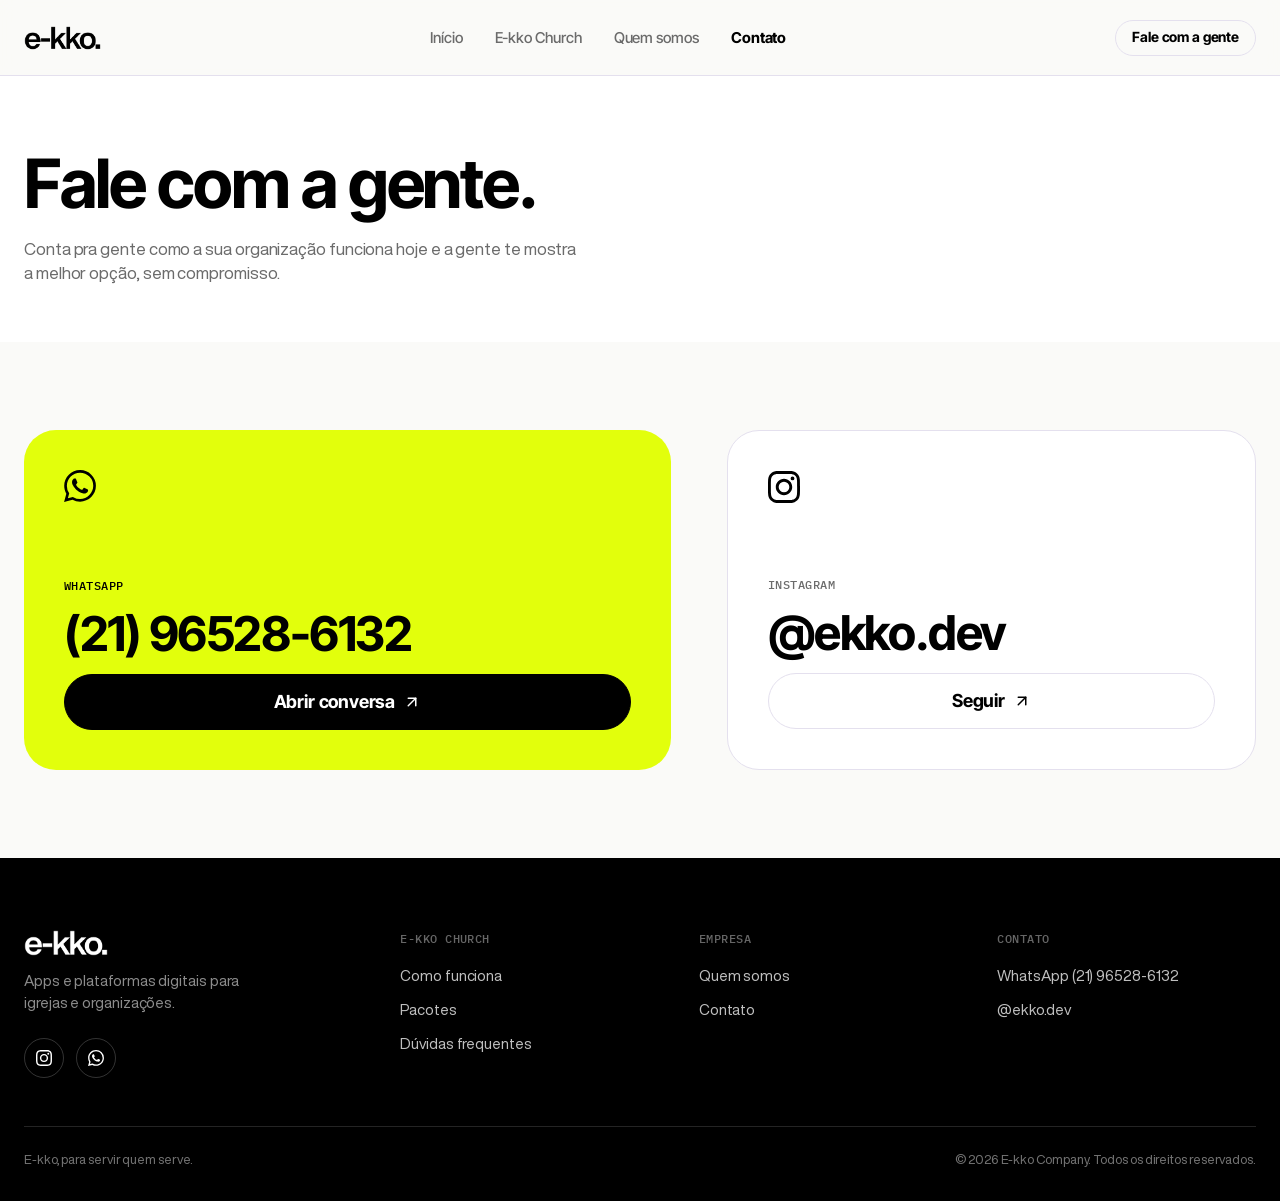
==== commit 20e9a6ca: "Corrige 4 bugs visuais no mobile - Hero: aumenta line-height do título (1.02 -> 1.18) pra evitar que" ====
--- a/contato.html
+++ b/contato.html
@@ -35,7 +35,7 @@
   <a href="pacotes.html">E-kko Church</a>
   <a href="sobre.html">Quem somos</a>
   <a href="contato.html">Contato</a>
-  <a class="btn btn-dark btn-full" href="https://wa.me/5521965286132?text=Ol%C3%A1!%20Quero%20conhecer%20a%20E-kko." target="_blank" rel="noopener">Fale com a gente</a>
+  <a class="btn btn-dark btn-md btn-full" href="https://wa.me/5521965286132?text=Ol%C3%A1!%20Quero%20conhecer%20a%20E-kko." target="_blank" rel="noopener">Fale com a gente</a>
 </nav>
 
 <!-- ============ TOPO ============ -->
--- a/styles.css
+++ b/styles.css
@@ -143,9 +143,12 @@
   font-weight: 700;
   letter-spacing: -0.01em;
   white-space: nowrap;
+  text-decoration: none;
   cursor: pointer;
   transition: background var(--dur-base) var(--ease-out), border-color var(--dur-base) var(--ease-out), color var(--dur-base) var(--ease-out), transform var(--dur-fast) var(--ease-out);
 }
+
+.btn:hover { text-decoration: none; }
 
 .btn:active { transform: scale(.97); }
 
@@ -312,7 +315,7 @@
 
 .hero-title {
   font-size: clamp(44px, 7vw, 84px);
-  line-height: 1.02;
+  line-height: 1.18;
   letter-spacing: -0.02em;
   text-transform: uppercase;
   max-width: 13ch;
@@ -975,6 +978,7 @@
     gap: 20px;
     scroll-snap-type: x mandatory;
     -webkit-overflow-scrolling: touch;
+    padding-top: 20px;
     padding-bottom: 8px;
   }
 
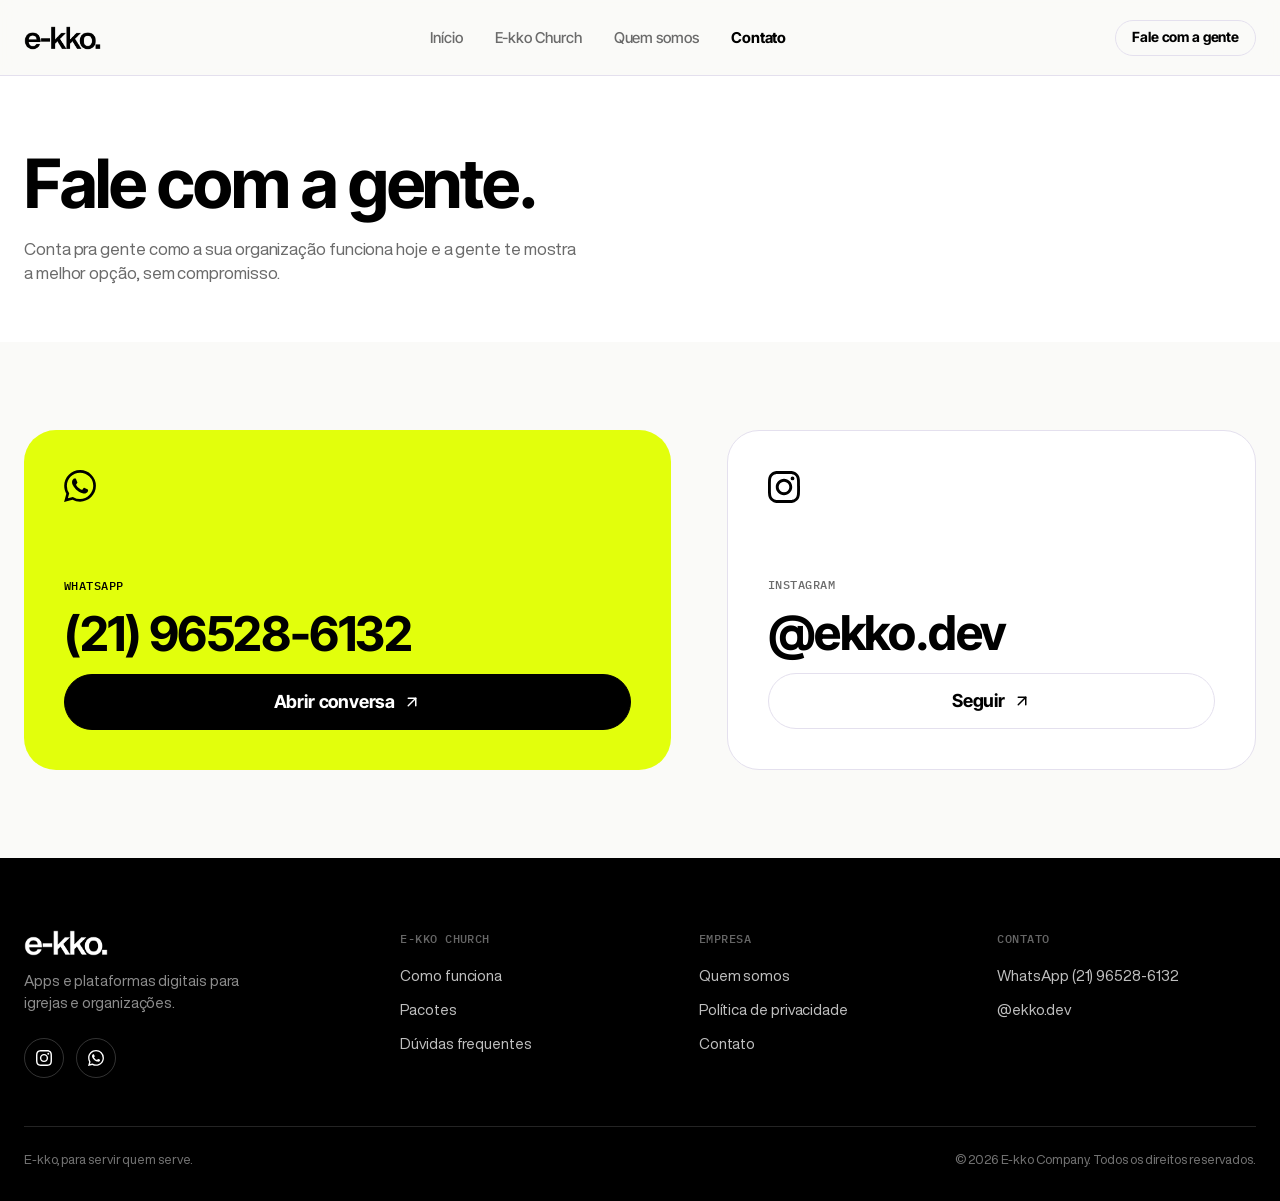
==== commit 12fefeae: "Adiciona página de Política de Privacidade Co-Authored-By: Claude Sonnet 5 <noreply@anthropic.com> C" ====
--- a/contato.html
+++ b/contato.html
@@ -104,6 +104,8 @@
         <div class="footer-col-title">Empresa</div>
         <ul class="footer-links">
           <li><a href="sobre.html">Quem somos</a></li>
+          <li><a href="privacidade.html">Política de privacidade</a></li>
+          <!-- <li><a href="termos.html">Termos de uso</a></li> -->
           <li><a href="contato.html">Contato</a></li>
         </ul>
       </div>
--- a/styles.css
+++ b/styles.css
@@ -1172,3 +1172,150 @@
 #como-funciona, #para-quem, #pacotes, #duvidas, #contato-section {
   scroll-margin-top: 100px;
 }
+
+/* Aviso de consentimento abaixo de botões de WhatsApp (cards de pacotes e CTA final da home) */
+.consent-note {
+  margin-top: 10px;
+  font-size: 12px;
+  line-height: 1.5;
+  color: var(--muted);
+}
+
+.consent-note a {
+  color: var(--muted);
+  text-decoration: underline;
+}
+
+.consent-note a:hover { color: var(--muted); }
+
+.price-card.featured .consent-note,
+.price-card.featured .consent-note a {
+  color: rgba(255,255,255,.68);
+}
+
+.cta-final-action {
+  display: flex;
+  flex-direction: column;
+  align-items: flex-start;
+  gap: 10px;
+}
+
+.cta-final .consent-note,
+.cta-final .consent-note a {
+  color: rgba(255,255,255,.55);
+}
+
+/* ============================================
+   Página: Política de Privacidade
+   ============================================ */
+
+.policy-page { padding: 64px 0 96px; }
+
+.policy-content { max-width: 760px; margin: 0 auto; text-align: left; }
+
+.policy-content h1 {
+  font-family: var(--font-display);
+  font-size: clamp(32px, 5vw, 48px);
+  line-height: 1.08;
+  letter-spacing: -0.02em;
+}
+
+.policy-meta {
+  margin-top: 14px;
+  color: var(--muted);
+  font-size: 14px;
+}
+
+.policy-toc {
+  margin-top: 40px;
+  padding: 24px 28px;
+  background: var(--sunken);
+  border-radius: var(--radius-card);
+}
+
+.policy-toc-title {
+  font-weight: 600;
+  font-size: 13px;
+  text-transform: uppercase;
+  letter-spacing: .04em;
+  color: var(--muted);
+  margin: 0 0 14px;
+}
+
+.policy-toc ul {
+  list-style: none;
+  margin: 0;
+  padding: 0;
+  display: grid;
+  grid-template-columns: 1fr 1fr;
+  gap: 10px 32px;
+}
+
+.policy-toc li { font-size: 15px; line-height: 1.4; }
+
+.policy-toc a {
+  color: var(--ekko-black);
+  text-decoration: none;
+}
+
+.policy-toc a:hover { color: var(--ekko-purple); text-decoration: underline; }
+
+.policy-content h2 {
+  margin-top: 64px;
+  padding-left: 18px;
+  border-left: 3px solid var(--ekko-lime);
+  font-family: var(--font-display);
+  font-size: clamp(22px, 2.6vw, 28px);
+  line-height: 1.2;
+  letter-spacing: -0.01em;
+  scroll-margin-top: 100px;
+}
+
+.policy-content h2:first-of-type { margin-top: 48px; }
+
+.policy-content p { margin-top: 16px; font-size: 16px; line-height: 1.7; }
+
+.policy-content ul, .policy-content ol {
+  margin-top: 16px;
+  padding-left: 22px;
+  display: flex;
+  flex-direction: column;
+  gap: 10px;
+}
+
+.policy-content li { font-size: 16px; line-height: 1.6; }
+
+.policy-content strong { font-weight: 600; }
+
+.policy-content .table-wrap {
+  margin-top: 20px;
+  overflow-x: auto;
+  border: 1px solid var(--line);
+  border-radius: 12px;
+}
+
+.policy-content table { width: 100%; border-collapse: collapse; min-width: 480px; }
+
+.policy-content th, .policy-content td {
+  padding: 12px 16px;
+  text-align: left;
+  font-size: 14.5px;
+  line-height: 1.5;
+  border-bottom: 1px solid var(--line);
+}
+
+.policy-content th { background: var(--sunken); font-weight: 600; white-space: nowrap; }
+
+.policy-content tr:last-child td { border-bottom: none; }
+
+.policy-content .ver {
+  margin-top: 56px;
+  padding-top: 24px;
+  border-top: 1px solid var(--line);
+  color: var(--muted);
+  font-size: 14px;
+}
+
+@media (max-width: 640px) {
+  .policy-toc ul { grid-template-columns: 1fr; }
+}
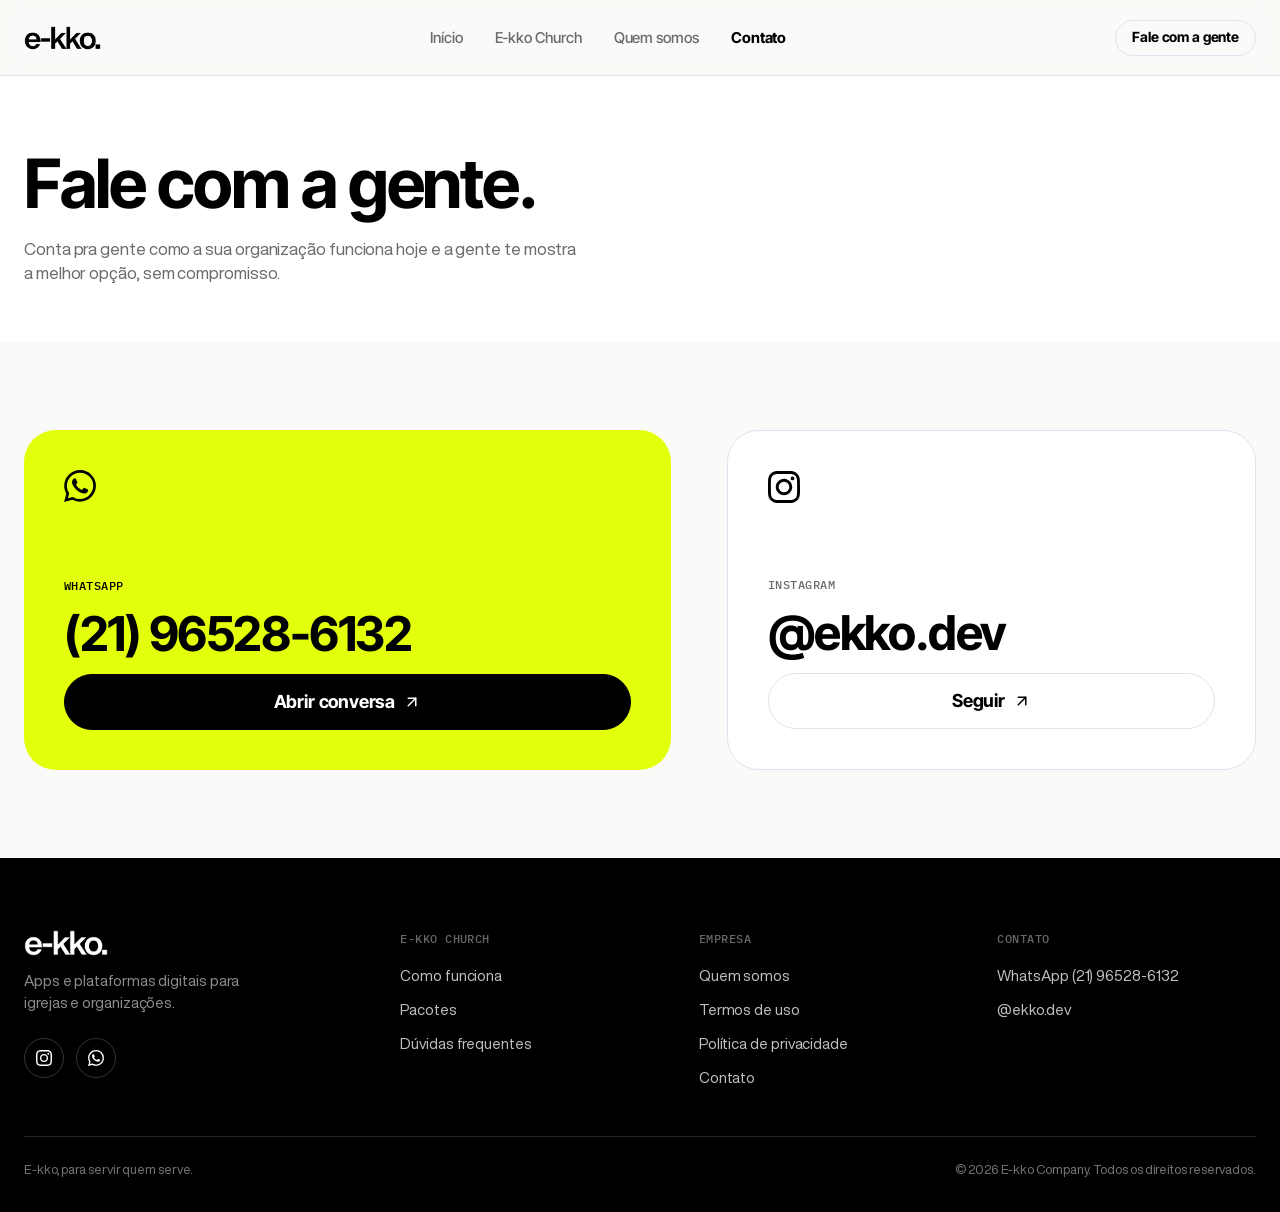
==== commit 576227d3: "Adiciona página de Termos de Uso Co-Authored-By: Claude Sonnet 5 <noreply@anthropic.com> Claude-Sess" ====
--- a/contato.html
+++ b/contato.html
@@ -104,8 +104,8 @@
         <div class="footer-col-title">Empresa</div>
         <ul class="footer-links">
           <li><a href="sobre.html">Quem somos</a></li>
+          <li><a href="termos.html">Termos de uso</a></li>
           <li><a href="privacidade.html">Política de privacidade</a></li>
-          <!-- <li><a href="termos.html">Termos de uso</a></li> -->
           <li><a href="contato.html">Contato</a></li>
         </ul>
       </div>
--- a/styles.css
+++ b/styles.css
@@ -1226,6 +1226,14 @@
   font-size: 14px;
 }
 
+.policy-content .policy-intro {
+  margin-top: 24px;
+  font-family: var(--font-serif);
+  font-style: italic;
+  font-size: 19px;
+  line-height: 1.6;
+}
+
 .policy-toc {
   margin-top: 40px;
   padding: 24px 28px;
@@ -1308,7 +1316,8 @@
 
 .policy-content tr:last-child td { border-bottom: none; }
 
-.policy-content .ver {
+.policy-content .ver,
+.policy-content .policy-version {
   margin-top: 56px;
   padding-top: 24px;
   border-top: 1px solid var(--line);
